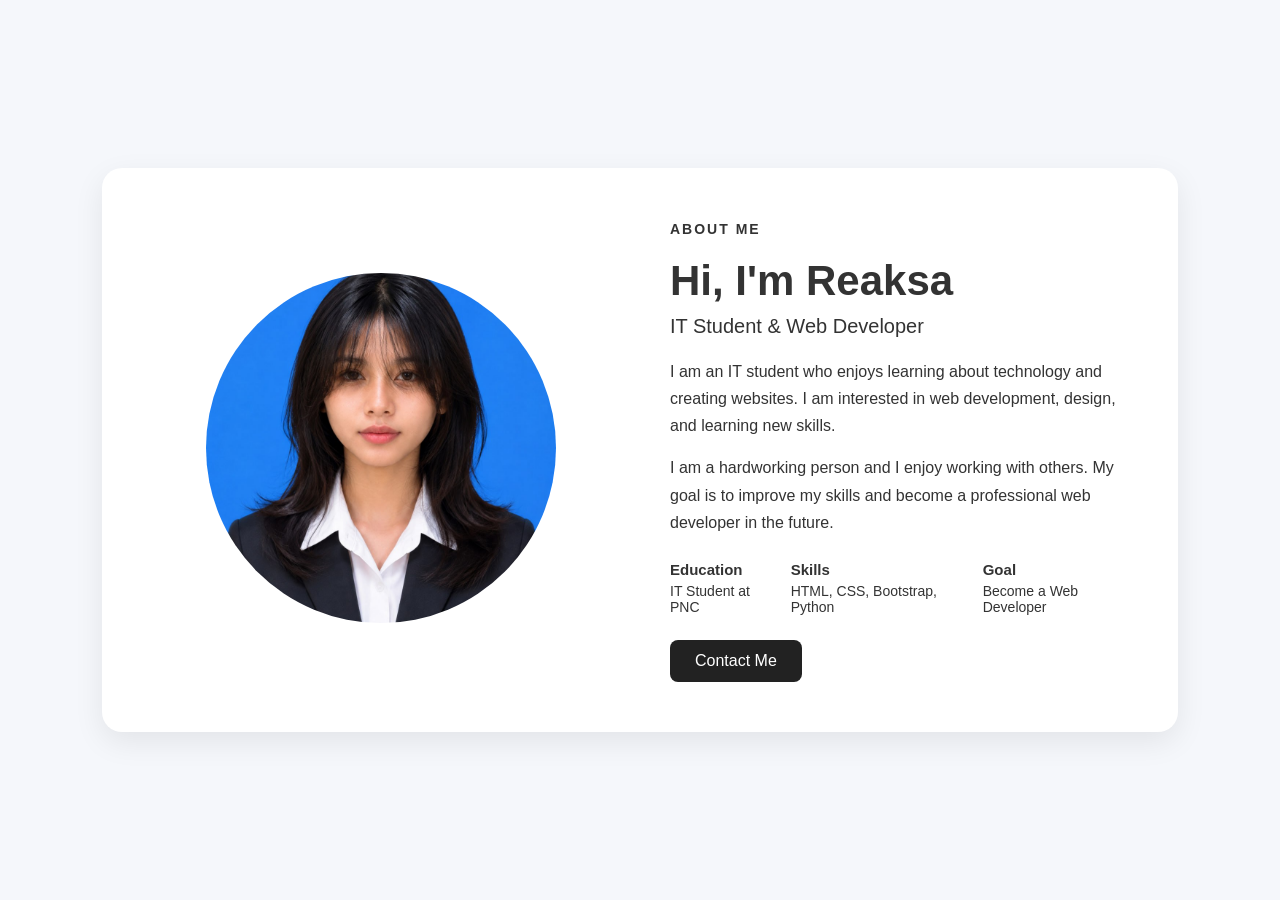
==== about.html @ 180e3a4c "our about page html and css" ====
<!DOCTYPE html>
<html lang="en">

<head>
    <meta charset="UTF-8">
    <meta name="viewport" content="width=device-width, initial-scale=1.0">
    <title>Document</title>
    <link rel="stylesheet" href="css/about.css">
</head>

<body>
    <section class="about">
        <div class="about-container">
            <div class="about-image"> <img src="image/info.png" alt="My Profile"> </div>
            <div class="about-content">
                <p class="small-title">ABOUT ME</p>
                <h1>Hi, I'm Reaksa</h1>
                <h2>IT Student & Web Developer</h2>
                <p> I am an IT student who enjoys learning about technology and creating websites. I am interested in
                    web development, design, and learning new skills. </p>
                <p> I am a hardworking person and I enjoy working with others. My goal is to improve my skills and
                    become a professional web developer in the future. </p>
                <div class="info">
                    <div> <strong>Education</strong> <span>IT Student at PNC</span> </div>
                    <div> <strong>Skills</strong> <span>HTML, CSS, Bootstrap, Python</span> </div>
                    <div> <strong>Goal</strong> <span>Become a Web Developer</span> </div>
                </div> <a href="#contact" class="btn">Contact Me</a>
            </div>
        </div>
    </section>
</body>

</html>
---- css/about.css ----
* {
    margin: 0;
    padding: 0;
    box-sizing: border-box;
}

body {
    font-family: Arial, sans-serif;
    background-color: #f5f7fb;
    color: #333;
}

.about {
    min-height: 100vh;
    display: flex;
    align-items: center;
    padding: 60px 8%;
}

.about-container {
    max-width: 1100px;
    width: 100%;
    margin: auto;

    display: flex;
    align-items: center;
    gap: 60px;

    background-color: white;
    padding: 50px;
    border-radius: 20px;
    box-shadow: 0 10px 30px rgba(0, 0, 0, 0.08);
}

.about-image {
    flex: 1;
    text-align: center;
}

.about-image img {
    width: 350px;
    height: 350px;
    object-fit: cover;
    border-radius: 50%;
}

.about-content {
    flex: 1;
}

.small-title {
    font-size: 14px;
    font-weight: bold;
    letter-spacing: 2px;
    margin-bottom: 10px;
}

.about-content h1 {
    font-size: 42px;
    margin-bottom: 10px;
}

.about-content h2 {
    font-size: 20px;
    font-weight: normal;
    margin-bottom: 20px;
}

.about-content p {
    line-height: 1.7;
    margin-bottom: 15px;
}

/* Information */
.info {
    display: flex;
    gap: 20px;
    margin: 25px 0;
}

.info div {
    display: flex;
    flex-direction: column;
    gap: 5px;
}

.info strong {
    font-size: 15px;
}

.info span {
    font-size: 14px;
}

/* Button */
.btn {
    display: inline-block;
    text-decoration: none;
    padding: 12px 25px;
    border-radius: 8px;

    background-color: #222;
    color: white;

    transition: 0.3s;
}

.btn:hover {
    background-color: #555;
}

/* Responsive */
@media (max-width: 768px) {

    .about {
        padding: 30px 5%;
    }

    .about-container {
        flex-direction: column;
        padding: 30px 20px;
        gap: 30px;
        text-align: center;
    }

    .about-image img {
        width: 220px;
        height: 220px;
    }

    .about-content h1 {
        font-size: 32px;
    }

    .info {
        flex-direction: column;
        align-items: center;
    }
}
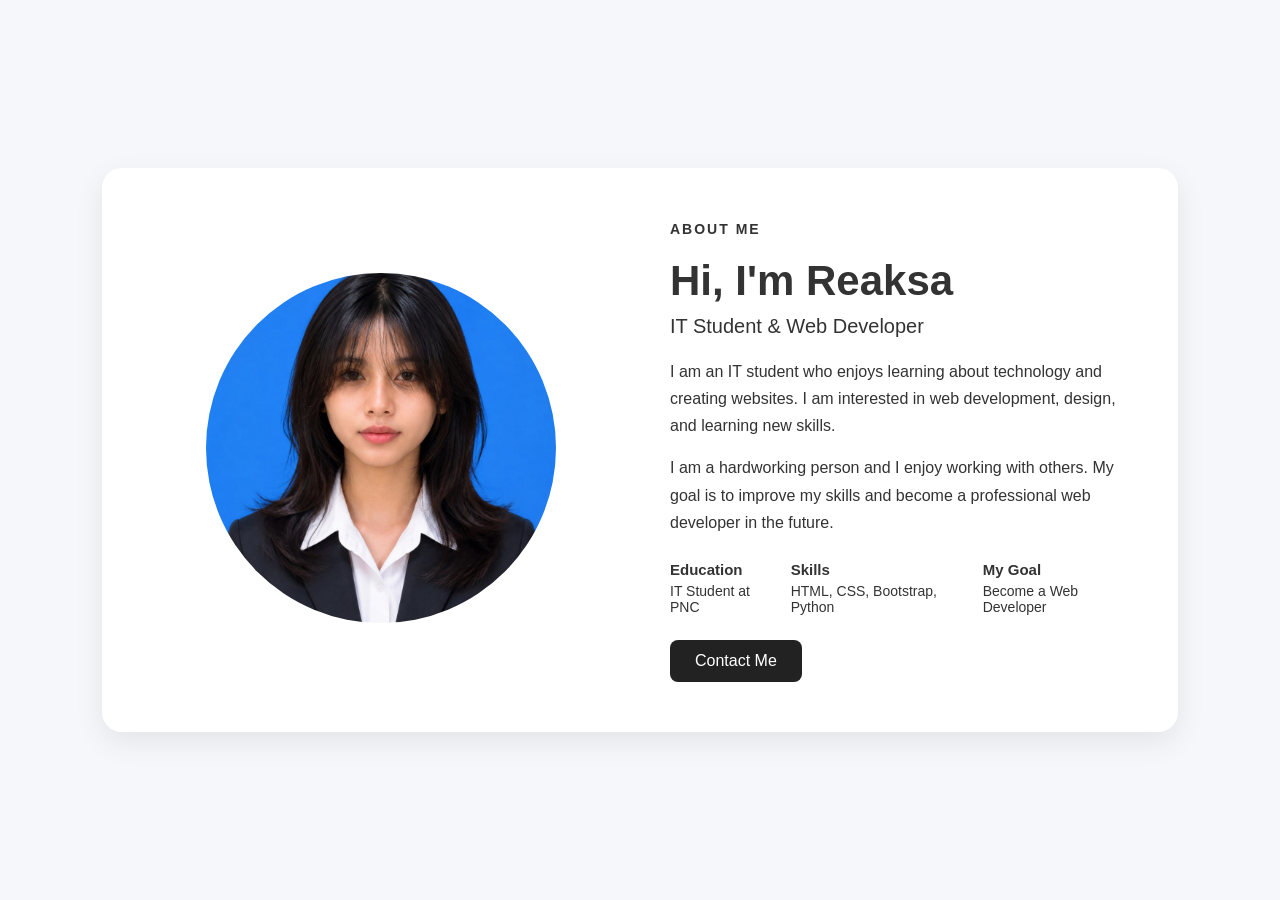
==== commit 9b5bf9c5: "done html" ====
--- a/about.html
+++ b/about.html
@@ -4,7 +4,7 @@
 <head>
     <meta charset="UTF-8">
     <meta name="viewport" content="width=device-width, initial-scale=1.0">
-    <title>Document</title>
+    <title>About Page</title>
     <link rel="stylesheet" href="css/about.css">
 </head>
 
@@ -23,7 +23,7 @@
                 <div class="info">
                     <div> <strong>Education</strong> <span>IT Student at PNC</span> </div>
                     <div> <strong>Skills</strong> <span>HTML, CSS, Bootstrap, Python</span> </div>
-                    <div> <strong>Goal</strong> <span>Become a Web Developer</span> </div>
+                    <div> <strong>My Goal</strong> <span>Become a Web Developer</span> </div>
                 </div> <a href="#contact" class="btn">Contact Me</a>
             </div>
         </div>
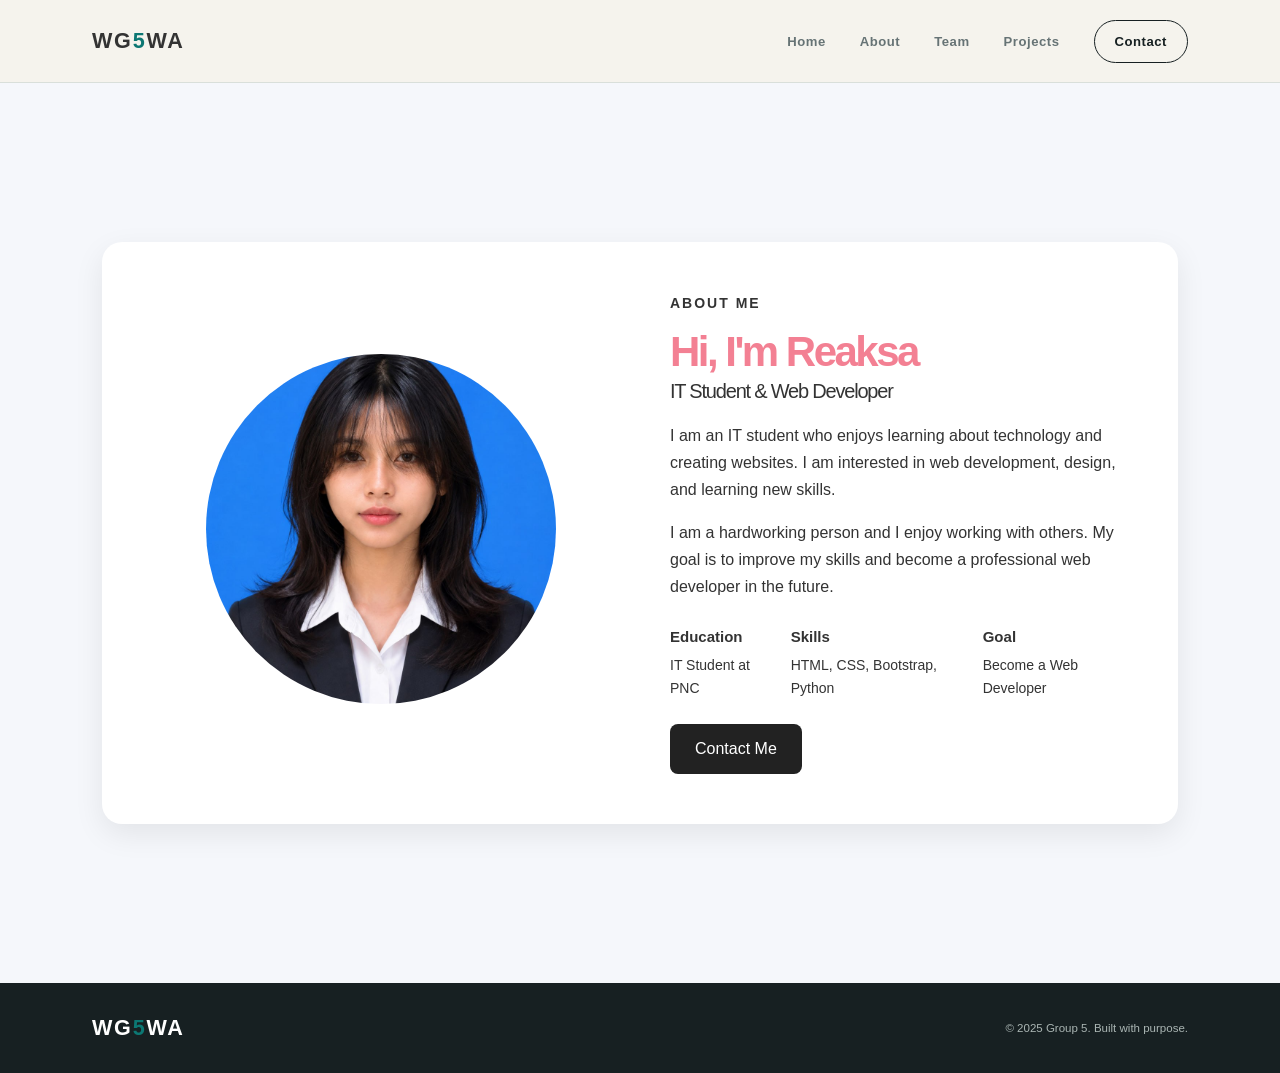
==== commit efae4aca: "fix code error Done all pages" ====
--- a/about.html
+++ b/about.html
@@ -5,10 +5,23 @@
     <meta charset="UTF-8">
     <meta name="viewport" content="width=device-width, initial-scale=1.0">
     <title>About Page</title>
+    <link rel="stylesheet" href="css/style.css">
     <link rel="stylesheet" href="css/about.css">
 </head>
 
 <body>
+    <header class="site-header">
+        <nav class="navbar container" aria-label="Main navigation">
+            <a class="brand" href="index.html">WG<span>5</span>WA</a>
+            <div class="nav-links">
+                <a href="index.html">Home</a>
+                <a href="about.html" aria-current="page">About</a>
+                <a href="teampage.html">Team</a>
+                <a href="project.html">Projects</a>
+                <a class="nav-button" href="contact.html">Contact</a>
+            </div>
+        </nav>
+    </header>
     <section class="about">
         <div class="about-container">
             <div class="about-image"> <img src="image/info.png" alt="My Profile"> </div>
@@ -23,11 +36,17 @@
                 <div class="info">
                     <div> <strong>Education</strong> <span>IT Student at PNC</span> </div>
                     <div> <strong>Skills</strong> <span>HTML, CSS, Bootstrap, Python</span> </div>
-                    <div> <strong>My Goal</strong> <span>Become a Web Developer</span> </div>
-                </div> <a href="#contact" class="btn">Contact Me</a>
+                    <div> <strong>Goal</strong> <span>Become a Web Developer</span> </div>
+                </div> <a href="contact.html" class="btn">Contact Me</a>
             </div>
         </div>
     </section>
+    <footer class="site-footer">
+        <div class="container footer-content">
+            <a class="brand" href="index.html">WG<span>5</span>WA</a>
+            <p>© 2025 Group 5. Built with purpose.</p>
+        </div>
+    </footer>
 </body>
 
 </html>
--- a/css/style.css
+++ b/css/style.css
@@ -0,0 +1,126 @@
+:root {
+  --ink: #172022;
+  --muted: #667375;
+  --cream: #f5f3ed;
+  --white: #fff;
+  --teal: #0c7773;
+  --teal-dark: #075b59;
+  --yellow: #f1c75b;
+  --line: #d9dfda;
+}
+
+* { box-sizing: border-box; margin: 0; padding: 0; }
+
+html { scroll-behavior: smooth; }
+
+body {
+  background: var(--cream);
+  color: var(--ink);
+  font-family: Arial, Helvetica, sans-serif;
+  line-height: 1.6;
+}
+
+a { color: inherit; text-decoration: none; }
+.container { margin: 0 auto; max-width: 1160px; padding-left: 32px; padding-right: 32px; }
+
+.site-header {
+  background: var(--cream);
+  border-bottom: 1px solid var(--line);
+}
+
+.navbar {
+  align-items: center;
+  display: flex;
+  justify-content: space-between;
+  min-height: 82px;
+}
+
+.brand { font-size: 1.35rem; font-weight: 800; letter-spacing: .08em; }
+.brand span { color: var(--teal); }
+.nav-links { align-items: center; display: flex; gap: 34px; }
+.nav-links a { color: var(--muted); font-size: .82rem; font-weight: 700; letter-spacing: .04em; }
+.nav-links a:hover { color: var(--teal); }
+.nav-button { border: 1px solid var(--ink); border-radius: 999px; color: var(--ink) !important; padding: 10px 20px; }
+
+.hero { align-items: center; display: flex; justify-content: space-between; min-height: 610px; padding-bottom: 76px; padding-top: 76px; }
+.hero-content { max-width: 600px; }
+.eyebrow { color: var(--teal); font-size: .72rem; font-weight: 800; letter-spacing: .18em; margin-bottom: 18px; }
+h1, h2 { font-size: clamp(2.8rem, 6vw, 5.3rem); letter-spacing: -.06em; line-height: .98; }
+h1 span, em { color: var(--teal); font-style: normal; }
+.hero-text { color: var(--muted); font-size: 1.05rem; margin: 28px 0; max-width: 440px; }
+.hero-actions { display: flex; flex-wrap: wrap; gap: 12px; }
+.button { border-radius: 999px; display: inline-block; font-size: .82rem; font-weight: 700; padding: 14px 22px; transition: transform .2s, background .2s; }
+.button:hover { transform: translateY(-2px); }
+.button-primary { background: var(--teal); color: var(--white); }
+.button-primary:hover { background: var(--teal-dark); }
+.button-secondary { border: 1px solid var(--line); }
+
+.hero-art { height: 390px; position: relative; width: 390px; }
+.art-orbit { border: 1px solid var(--yellow); border-radius: 50%; height: 310px; position: absolute; right: 0; top: 32px; transform: rotate(-25deg); width: 310px; }
+.art-orbit::after { background: var(--yellow); border-radius: 50%; content: ""; height: 13px; left: 28px; position: absolute; top: 58px; width: 13px; }
+.art-card { box-shadow: 0 18px 40px rgba(23, 32, 34, .12); position: absolute; }
+.art-card-main { background: var(--teal); color: var(--white); left: 16px; padding: 35px 32px; top: 80px; transform: rotate(-7deg); width: 230px; z-index: 1; }
+.art-icon { color: var(--yellow); display: block; font-size: 2.7rem; line-height: 1; margin-bottom: 30px; }
+.art-card-main strong { display: block; font-size: 1.7rem; line-height: 1.05; }
+.art-card-main small { color: #b8ddda; display: block; font-size: .72rem; margin-top: 25px; }
+.art-card-small { background: var(--yellow); bottom: 50px; font-size: .72rem; font-weight: 800; padding: 18px; right: 0; transform: rotate(8deg); z-index: 2; }
+.art-card-small span { color: var(--teal); font-size: 1.2rem; }
+
+.intro-section { background: var(--white); padding: 105px 0; }
+.intro-grid { display: grid; gap: 80px; grid-template-columns: 1fr 1fr; }
+.intro-section h2 { font-size: clamp(2.5rem, 5vw, 4.3rem); }
+.intro-copy { color: var(--muted); font-size: 1.05rem; max-width: 470px; padding-top: 34px; }
+.stat-row { border-top: 1px solid var(--line); display: flex; gap: 42px; margin-top: 48px; padding-top: 22px; }
+.stat-row strong, .stat-row span { display: block; }
+.stat-row strong { color: var(--teal); font-size: 1.8rem; }
+.stat-row span { font-size: .72rem; margin-top: 3px; }
+
+.team-section { padding-bottom: 110px; padding-top: 110px; }
+.section-heading { align-items: end; display: flex; justify-content: space-between; margin-bottom: 42px; }
+.section-heading h2 { font-size: clamp(2.5rem, 5vw, 4rem); }
+.section-heading > p { color: var(--muted); font-size: .9rem; }
+.team-grid { display: grid; gap: 14px; grid-template-columns: repeat(5, 1fr); }
+.team-card { border-top: 2px solid var(--teal); min-height: 160px; padding: 18px 10px 10px 0; }
+.member-number { color: var(--teal); font-size: .75rem; font-weight: 800; }
+.team-card h3 { font-size: 1.05rem; margin-top: 38px; }
+.team-card p { color: var(--muted); font-size: .76rem; }
+
+.contact-section { background: var(--teal); color: var(--white); padding: 100px 0; }
+.contact-section .eyebrow { color: var(--yellow); }
+.contact-section h2 { font-size: clamp(2.8rem, 6vw, 5rem); margin-bottom: 32px; }
+.contact-section em { color: var(--yellow); }
+.button-light { background: var(--yellow); color: var(--ink); }
+
+.site-footer {
+  background: var(--ink);
+  color: var(--white);
+}
+
+.footer-content {
+  align-items: center;
+  display: flex;
+  justify-content: space-between;
+  min-height: 90px;
+}
+
+.footer-content p {
+  color: #aab5b3;
+  font-size: .72rem;
+}
+
+@media (max-width: 760px) {
+  .container { padding-left: 22px; padding-right: 22px; }
+  .navbar { flex-wrap: wrap; justify-content: center; min-height: 70px; padding-bottom: 12px; padding-top: 12px; }
+  .nav-links { gap: 12px; justify-content: center; width: 100%; }
+  .nav-links a { font-size: .72rem; }
+  .hero { display: block; min-height: auto; padding-bottom: 90px; padding-top: 76px; }
+  .hero-art { height: 320px; margin: 50px auto 0; transform: scale(.82); transform-origin: left top; width: 390px; }
+  .intro-grid { display: block; }
+  .intro-copy { padding-top: 35px; }
+  .stat-row { gap: 20px; justify-content: space-between; }
+  .section-heading { align-items: start; display: block; }
+  .section-heading > p { margin-top: 16px; }
+  .team-grid { grid-template-columns: repeat(2, 1fr); }
+  .team-card:last-child { grid-column: span 2; }
+  .footer-content { align-items: start; flex-direction: column; justify-content: center; gap: 8px; }
+}
--- a/css/about.css
+++ b/css/about.css
@@ -57,6 +57,7 @@
 }
 
 .about-content h1 {
+    color:rgb(243, 128, 147);
     font-size: 42px;
     margin-bottom: 10px;
 }
@@ -71,8 +72,6 @@
     line-height: 1.7;
     margin-bottom: 15px;
 }
-
-/* Information */
 .info {
     display: flex;
     gap: 20px;
@@ -92,25 +91,18 @@
 .info span {
     font-size: 14px;
 }
-
-/* Button */
 .btn {
     display: inline-block;
     text-decoration: none;
     padding: 12px 25px;
     border-radius: 8px;
-
     background-color: #222;
     color: white;
-
     transition: 0.3s;
 }
-
 .btn:hover {
     background-color: #555;
 }
-
-/* Responsive */
 @media (max-width: 768px) {
 
     .about {
